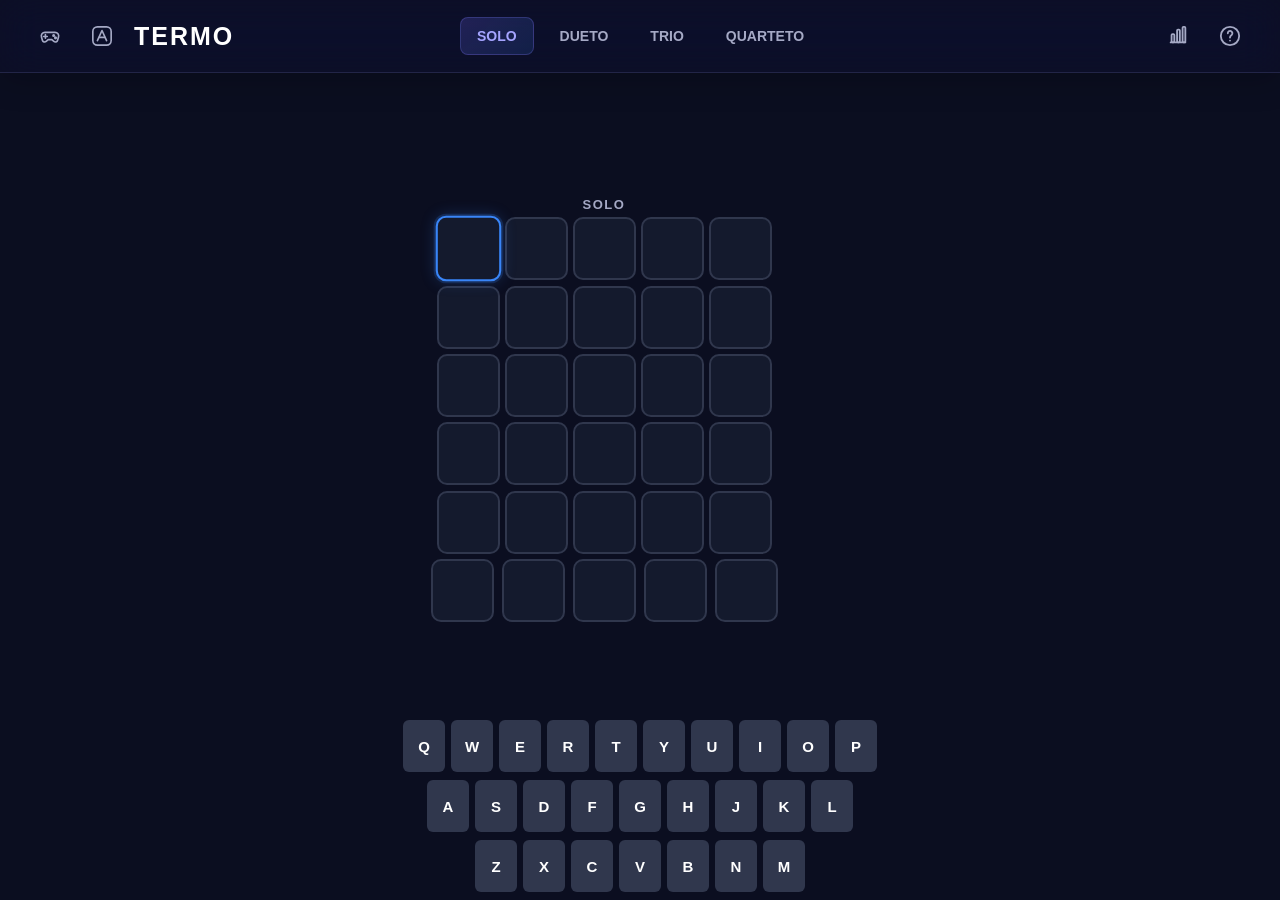
==== games/termo/index.html @ cb2bcf01 "Improving general" ====
<!DOCTYPE html>
<html lang="pt-BR">

<head>
    <meta charset="UTF-8">
    <meta name="viewport" content="width=device-width, initial-scale=1.0">
    <title>Termo Infinito</title>
    <link rel="stylesheet" href="css/style.css">
</head>

<body>

    <header class="site-header">
        <nav class="navbar">

            <!-- ESQUERDA -->
            <div class="header-left">

                <!-- VOLTAR PARA OS JOGOS -->
                <a href="../../index.html"
                   class="icon-button"
                   title="Voltar aos jogos"
                   aria-label="Voltar para a página inicial">

                    <svg viewBox="0 0 24 24" width="28" height="28"
                         fill="none" stroke="currentColor"
                         stroke-width="1.8" stroke-linecap="round"
                         stroke-linejoin="round">

                        <!-- Corpo do controle -->
                        <path d="M6.5 8h11a4 4 0 0 1 3.8 5.2l-1 3.5a2.5 2.5 0 0 1-4.1 1.2L14 16H10l-2.2 1.9a2.5 2.5 0 0 1-4.1-1.2l-1-3.5A4 4 0 0 1 6.5 8Z"/>

                        <!-- Direcional -->
                        <path d="M7 10.5v4"/>
                        <path d="M5 12.5h4"/>

                        <!-- Botões -->
                        <circle cx="16" cy="11.5" r="0.8" fill="currentColor"/>
                        <circle cx="18" cy="14" r="0.8" fill="currentColor"/>

                    </svg>

                </a>

                <!-- ÍCONE A -->
                <button class="icon-button" title="Controles">

                    <svg viewBox="0 0 24 24" width="32" height="32"
                         fill="none" stroke="currentColor"
                         stroke-width="1.8" stroke-linecap="round"
                         stroke-linejoin="round">

                        <rect x="2" y="2" width="20" height="20" rx="5"/>
                        <path d="M7 17 L12 6 L17 17"/>
                        <path d="M9 13.5 H15"/>

                    </svg>

                </button>

                <a href="#" class="logo">TERMO</a>

            </div>

            <!-- CENTRO -->
            <div class="nav-links">
                <button class="mode-button active" data-mode="solo">SOLO</button>
                <button class="mode-button" data-mode="dueto">DUETO</button>
                <button class="mode-button" data-mode="trio">TRIO</button>
                <button class="mode-button" data-mode="quarteto">QUARTETO</button>
            </div>

            <!-- DIREITA -->
            <div class="header-actions">

                <!-- ESTATÍSTICAS -->
                <button class="icon-button" title="Estatísticas">

                    <svg viewBox="0 0 24 24" width="22" height="22"
                         fill="none" stroke="currentColor"
                         stroke-width="2" stroke-linecap="round"
                         stroke-linejoin="round">

                        <line x1="4" y1="19" x2="20" y2="19"/>
                        <rect x="5" y="10" width="3" height="9" rx="1"/>
                        <rect x="11" y="5" width="3" height="14" rx="1"/>
                        <rect x="17" y="2" width="3" height="17" rx="1"/>

                    </svg>

                </button>

                <!-- COMO JOGAR -->
                <button class="icon-button"
                        id="btn-como-jogar"
                        title="Como jogar">

                    <svg viewBox="0 0 24 24" width="22" height="22"
                         fill="none" stroke="currentColor"
                         stroke-width="2" stroke-linecap="round"
                         stroke-linejoin="round">

                        <circle cx="12" cy="12" r="10"/>
                        <path d="M9.6 9a2.5 2.5 0 1 1 4.3 1.7c-1.1 1.1-1.9 1.4-1.9 3"/>
                        <line x1="12" y1="17" x2="12.01" y2="17"/>

                    </svg>

                </button>

            </div>

        </nav>
    </header>

    <!-- ÁREA DO JOGO -->
    <main id="tabuleiro">
        <div id="mensagem" class="mensagem"></div>
        <div class="container" id="game-board"></div>
        <div id="teclado" class="teclado"></div>
    </main>

    <!-- MODAL DE RESULTADO -->
    <div id="modal-resultado" class="modal-overlay">

        <div class="modal-conteudo">

            <button id="fechar-modal" class="modal-fechar" title="Fechar">
                &times;
            </button>

            <div id="modal-icone" class="modal-icone"></div>

            <h2 id="modal-titulo">Fim de jogo!</h2>

            <p id="modal-descricao"></p>

            <div id="respostas-jogo" class="respostas-jogo"></div>

            <button id="btn-jogar-novamente" class="btn-jogar-novamente">
                JOGAR NOVAMENTE
            </button>

        </div>

    </div>

    <script src="js/palavras.js"></script>
    <script src="js/dicionario.js"></script>
    <script src="js/script.js"></script>

</body>
</html>
---- games/termo/css/style.css ----
/* =========================================
   1. VARIÁVEIS E CONFIGURAÇÕES GERAIS
========================================= */

:root {
    --bg-primary: #0B0E20;
    --bg-header: rgba(15, 18, 42, 0.55);
    --bg-secondary: #141A2D;

    --border-color: rgba(160, 160, 255, 0.15);

    --text-primary: #FFFFFF;
    --text-secondary: #A5A9C5;

    --accent: #7772F1;
    --accent-blue: #3985F7;
    --accent-purple: #635BDB;
}

* {
    box-sizing: border-box;
}

body {
    background-color: var(--bg-primary);
    color: var(--text-primary);
    margin: 0;
    font-family: Arial, sans-serif;
}


/* =========================================
   2. HEADER
========================================= */

.site-header {
    background: var(--bg-header);

    backdrop-filter: blur(20px) saturate(160%);
    -webkit-backdrop-filter: blur(20px) saturate(160%);

    border-bottom: 1px solid var(--border-color);
    box-shadow: 0 8px 32px rgba(0, 0, 0, 0.20);

    position: sticky;
    top: 0;
    z-index: 100;
}

.navbar {
    display: grid;

    grid-template-columns: 1fr auto 1fr;

    align-items: center;

    max-width: 1400px;
    margin: auto;
    padding: 16px 30px;
}

/* =========================================
   LADO ESQUERDO
========================================= */

.header-left {
    display: flex;
    align-items: center;
    justify-content: flex-start;
    gap: 12px;
}

.logo {
    color: var(--text-primary);
    font-size: 25px;
    font-weight: bold;
    letter-spacing: 2px;
}

.icon-button {
    width: 42px;
    height: 42px;
}

.icon-button svg {
    width: 28px;
    height: 28px;
}

/* =========================================
   CENTRO - MODOS
========================================= */

.nav-links {
    display: flex;
    align-items: center;
    justify-content: center;
    gap: 10px;
}

/* =========================================
   LADO DIREITO
========================================= */

.header-actions {
    display: flex;
    align-items: center;
    justify-content: flex-end;
    gap: 8px;
}

.icon-button svg {
    display: block;
    width: 22px;
    height: 22px;
    flex-shrink: 0;
}

/* =========================================
   BOTÕES DE ÍCONE
========================================= */

.icon-button {
    display: flex;
    align-items: center;
    justify-content: center;

    width: 40px;
    height: 40px;

    background: transparent;
    border: 1px solid transparent;
    border-radius: 10px;

    color: var(--text-secondary);
    cursor: pointer;

    transition: all 0.3s ease;
}

.icon-button:hover {
    background: rgba(99, 91, 219, 0.15);
    border-color: rgba(130, 125, 255, 0.25);
    color: #A5A4FF;
}

/* =========================================
   BOTÕES DOS MODOS
========================================= */

.mode-button {
    background: transparent;
    border: 1px solid transparent;
    border-radius: 8px;

    color: var(--text-secondary);
    font-size: 14px;
    font-weight: 600;

    padding: 10px 16px;
    cursor: pointer;

    transition: all 0.3s ease;
}

.mode-button:hover {
    background: rgba(255, 255, 255, 0.06);
    color: var(--text-primary);
}

.mode-button.active {
    background: linear-gradient(
        135deg,
        rgba(99, 91, 219, 0.25),
        rgba(57, 133, 247, 0.15)
    );

    color: #A5A4FF;
    border-color: rgba(130, 125, 255, 0.25);
}


/* =========================================
   3. LINKS E LOGO
========================================= */

a {
    text-decoration: none;
    color: inherit;
}

.menu-icon {
    display: flex;
    align-items: center;
    justify-content: center;

    color: var(--text-secondary);
    transition: color 0.3s ease;
}

.menu-icon:hover {
    color: var(--accent-blue);
    filter: drop-shadow(0 0 8px rgba(57, 133, 247, 0.5));
}

.logo {
    color: var(--text-primary);
    font-size: 25px;
    font-weight: bold;
    letter-spacing: 2px;
}


/* =========================================
   4. NAVEGAÇÃO DOS MODOS
========================================= */

.nav-links {
    display: flex;
    align-items: center;
    gap: 10px;
}

.mode-button {
    background: transparent;
    border: none;
    border-radius: 8px;

    color: var(--text-secondary);
    font-size: 14px;
    font-weight: 600;

    padding: 10px 16px;
    cursor: pointer;

    transition: all 0.3s ease;
}

.mode-button:hover {
    background: rgba(255, 255, 255, 0.06);
    color: var(--text-primary);
}

.mode-button.active {
    background: linear-gradient(
        135deg,
        rgba(99, 91, 219, 0.25),
        rgba(57, 133, 247, 0.15)
    );

    color: #A5A4FF;
    border: 1px solid rgba(130, 125, 255, 0.25);
}


/* =========================================
   5. AÇÕES DO HEADER
========================================= */

.header-actions {
    display: flex;
    align-items: center;
    gap: 12px;
}

.icon-button {
    display: flex;
    align-items: center;
    justify-content: center;

    width: 40px;
    height: 40px;

    background: transparent;
    border: 1px solid transparent;
    border-radius: 10px;

    color: var(--text-secondary);
    cursor: pointer;

    transition: all 0.3s ease;
}


.icon-button:hover {
    background: rgba(99, 91, 219, 0.15);
    border-color: rgba(130, 125, 255, 0.25);
    color: #A5A4FF;
}


/* =========================================
   6. TÍTULO DO JOGO
========================================= */

.title {
    padding: 35px 0 25px;

    font-size: 32px;
    font-weight: bold;
    text-align: center;
    letter-spacing: 3px;
}


/* =========================================
   7. TABULEIRO
========================================= */

.container {
    display: flex;
    flex-direction: column;
    align-items: center;
    gap: 8px;

    padding: 10px 15px 30px;
}

.cards-1,
.cards-2,
.cards-3,
.cards-4,
.cards-5 {
    display: flex;
    justify-content: center;
    gap: 8px;
}


/* =========================================
   8. CÉLULAS DAS LETRAS
========================================= */

input {
    width: 65px;
    aspect-ratio: 1 / 1;

    background: var(--bg-secondary);
    border: 2px solid #30374D;
    border-radius: 10px;

    color: var(--text-primary);

    text-align: center;
    font-family: Arial, sans-serif;
    font-size: 28px;
    font-weight: bold;
    text-transform: uppercase;

    outline: none;

    transition:
        border-color 0.3s ease,
        background-color 0.5s ease,
        transform 0.5s ease;
}

input:focus {
    border-color: var(--accent-blue);
    box-shadow: 0 0 10px rgba(57, 133, 247, 0.20);
}

input:hover {
    border-color: #68738B;
}

/* ANIMAÇÃO DE REVELAÇÃO HORIZONTAL */

@keyframes revelarLetra {
    0% {
        transform: rotateY(0deg);
    }

    50% {
        transform: rotateY(90deg);
    }

    100% {
        transform: rotateY(0deg);
    }
}

input.revelar {
    animation: revelarLetra 0.6s ease;
}

/* =========================================
   9. RESPONSIVIDADE
========================================= */

@media (max-width: 768px) {

    .navbar {
        padding: 14px 16px;
        gap: 8px;
    }

    .logo {
        font-size: 20px;
    }

    .header-left {
        gap: 6px;
    }

    .nav-links {
        gap: 2px;
    }

    .mode-button {
        font-size: 12px;
        padding: 8px;
    }

    .header-actions {
        gap: 4px;
    }

    .icon-button {
        width: 34px;
        height: 34px;
    }
}

@media (max-width: 480px) {

    .navbar {
        grid-template-columns: 1fr auto;
        row-gap: 12px;
    }

    .header-left {
        grid-column: 1;
        grid-row: 1;
    }

    .header-actions {
        grid-column: 2;
        grid-row: 1;
    }

    .nav-links {
        grid-column: 1 / -1;
        grid-row: 2;
        width: 100%;
    }

    .mode-button {
        flex: 1;
    }
}


/* =========================================
   10. CORES DAS LETRAS
========================================= */

input.correct {
    background-color: #538D4E;
    border-color: #538D4E;
    color: #FFFFFF;
}

input.present {
    background-color: #B59F3B;
    border-color: #B59F3B;
    color: #FFFFFF;
}

input.absent {
    background-color: #3A3A3C;
    border-color: #3A3A3C;
    color: #FFFFFF;
}

/* MENSAGENS DO JOGO */

.mensagem {
    min-height: 25px;
    margin: 15px 0;
    text-align: center;
    font-size: 15px;
    font-weight: bold;
    color: #FFFFFF;
    transition: 0.3s;
}

.mensagem.sucesso {
    color: #538D4E;
}

.mensagem.erro {
    color: #E05B5B;
}

.mensagem.aviso {
    color: #B59F3B;
}

/* =========================================
   11. TECLADO VIRTUAL
========================================= */

.teclado {
    display: flex;
    flex-direction: column;
    align-items: center;
    gap: 8px;
    margin: 20px auto 30px;
    padding: 0 10px;
}

.linha-teclado {
    display: flex;
    justify-content: center;
    gap: 6px;
}

.tecla {
    width: 42px;
    height: 52px;

    display: flex;
    align-items: center;
    justify-content: center;

    background: #30374D;
    border: none;
    border-radius: 6px;

    color: #FFFFFF;
    font-size: 15px;
    font-weight: bold;

    transition: background-color 0.4s ease,
                transform 0.2s ease;
}

.tecla.correct {
    background-color: #538D4E;
}

.tecla.present {
    background-color: #B59F3B;
}

.tecla.absent {
    background-color: #3A3A3C;
}

@media (max-width: 480px) {
    .linha-teclado {
        gap: 4px;
    }

    .tecla {
        width: min(8.5vw, 35px);
        height: 45px;
        font-size: 12px;
    }
}


/* =========================================
   12. AJUSTE DO JOGO À ALTURA DA TELA
========================================= */

html {
    height: 100%;
}

body {
    height: 100vh;
    height: 100dvh;

    display: flex;
    flex-direction: column;

    overflow: hidden;
}

/* Header não deve diminuir */
.site-header {
    flex-shrink: 0;
}

/* Área disponível para o jogo */
#tabuleiro {
    flex: 1;
    min-height: 0;

    display: flex;
    flex-direction: column;
    align-items: center;
    justify-content: space-evenly;

    overflow: hidden;

    padding: 4px 0;
}

/* Mensagens */
.mensagem {
    flex-shrink: 0;
    margin: 2px 0;
    min-height: 22px;
}

/* Tabuleiro */
.container {
    flex-shrink: 1;
    min-height: 0;

    display: flex;
    flex-direction: column;
    align-items: center;

    gap: clamp(4px, 1vh, 8px);

    padding: 0;
}

/* Linhas */
.cards-1,
.cards-2,
.cards-3,
.cards-4,
.cards-5 {
    display: flex;
    justify-content: center;
    gap: clamp(4px, 1vw, 8px);
}

/* Células */
#game-board input {
    width: clamp(38px, min(13vw, 7.5vh), 65px);
    aspect-ratio: 1 / 1;

    padding: 0;
    font-size: clamp(19px, 4vh, 28px);
}

/* Teclado virtual */
.teclado {
    flex-shrink: 0;

    display: flex;
    flex-direction: column;
    align-items: center;

    gap: clamp(5px, 1vh, 8px);

    margin: 4px auto;
    padding: 0 5px;
}

.linha-teclado {
    display: flex;
    justify-content: center;
    gap: clamp(3px, 0.8vw, 6px);
}

.tecla {
    width: clamp(25px, min(4.5vw, 5.5vh), 42px);
    height: clamp(34px, 5.8vh, 52px);

    font-size: clamp(11px, 2vh, 15px);
}

/* =========================================
   13. TELAS PEQUENAS
========================================= */

@media (max-width: 480px) {

    .navbar {
        padding: 10px 12px;
    }

    .header-left {
        gap: 4px;
    }

    .logo {
        font-size: 18px;
    }

    .header-left .icon-button {
        width: 34px;
        height: 38px;
    }

    .header-left .icon-button svg {
        width: 25px;
        height: 25px;
    }

    .header-actions .icon-button {
        width: 32px;
        height: 38px;
    }

    .nav-links {
        gap: 3px;
    }

    .mode-button {
        padding: 7px 8px;
        font-size: 11px;
    }

    #game-board input {
        width: clamp(38px, min(13vw, 7vh), 58px);
        border-radius: 8px;
    }

    .tecla {
        width: clamp(25px, min(8.5vw, 5.5vh), 35px);
        height: clamp(34px, 5.5vh, 45px);
        font-size: 12px;
    }

}

/* Celular na horizontal ou telas com pouca altura */
@media (max-height: 600px) {

    #tabuleiro {
        justify-content: space-around;
    }

    #game-board input {
        width: clamp(32px, min(10vw, 6vh), 48px);
    }

    .teclado {
        gap: 3px;
        margin: 2px auto;
    }

    .linha-teclado {
        gap: 3px;
    }

    .tecla {
        height: clamp(27px, 5vh, 36px);
    }

    .mensagem {
        min-height: 16px;
        font-size: 12px;
        margin: 0;
    }

}


/* =========================================
   14. MÚLTIPLOS TABULEIROS
========================================= */


/* =========================================
   14. MÚLTIPLOS TABULEIROS
========================================= */

#game-board {
    width: 100%;
    max-width: 1200px;
    margin: auto;

    display: grid;
    grid-template-columns: minmax(0, 1fr);

    align-content: center;
    justify-items: center;
    align-items: center;

    gap: clamp(12px, 2vh, 22px);
    padding: 8px 12px;
}

/* Cada tabuleiro */
.tabuleiro-individual {
    width: 100%;
    min-width: 0;

    display: flex;
    flex-direction: column;
    align-items: center;

    gap: clamp(3px, 0.6vh, 6px);
}

/* Título */
.titulo-tabuleiro {
    color: var(--text-secondary);
    font-size: clamp(10px, 1.6vh, 13px);
    font-weight: bold;
    letter-spacing: 1.5px;
    text-align: center;
}

/* SOLO */
#game-board[data-quantidade="1"] {
    grid-template-columns: minmax(0, 1fr);
}

#game-board[data-quantidade="1"] .tabuleiro-individual {
    max-width: 400px;
}

/* DUETO */
#game-board[data-quantidade="2"] {
    grid-template-columns: repeat(2, minmax(0, 1fr));
}

/* TRIO */
#game-board[data-quantidade="3"] {
    grid-template-columns: repeat(2, minmax(0, 1fr));
}

#game-board[data-quantidade="3"] .tabuleiro-individual:nth-child(3) {
    grid-column: 1 / -1;
    width: 50%;
}

/* QUARTETO */
#game-board[data-quantidade="4"] {
    grid-template-columns: repeat(2, minmax(0, 1fr));
}

/* Células dos modos múltiplos */
#game-board[data-quantidade="2"] input,
#game-board[data-quantidade="3"] input,
#game-board[data-quantidade="4"] input {
    width: clamp(22px, min(5vw, 5.5vh), 46px);
    font-size: clamp(13px, 2.5vh, 20px);
    border-radius: 6px;
}

/* Espaçamento das linhas */
#game-board .cards-1,
#game-board .cards-2,
#game-board .cards-3,
#game-board .cards-4,
#game-board .cards-5 {
    gap: clamp(2px, 0.5vw, 5px);
}

/* Tabuleiros concluídos */
.tabuleiro-individual {
    transition: opacity 0.3s ease;
}

/* Responsividade */
@media (max-width: 600px) {
    #game-board[data-quantidade="2"],
    #game-board[data-quantidade="3"],
    #game-board[data-quantidade="4"] {
        gap: 10px 5px;
        padding: 4px;
    }

    #game-board[data-quantidade="2"] input,
    #game-board[data-quantidade="3"] input,
    #game-board[data-quantidade="4"] input {
        width: clamp(20px, min(5.5vw, 5vh), 34px);
        font-size: clamp(12px, 2.2vh, 16px);
    }

    #game-board[data-quantidade="3"] .tabuleiro-individual:nth-child(3) {
        width: 50%;
    }

    .titulo-tabuleiro {
        font-size: 10px;
        letter-spacing: 1px;
    }
}

@media (max-width: 380px) {
    #game-board[data-quantidade="2"],
    #game-board[data-quantidade="3"],
    #game-board[data-quantidade="4"] {
        grid-template-columns: minmax(0, 1fr);
    }

    #game-board[data-quantidade="3"] .tabuleiro-individual:nth-child(3) {
        grid-column: auto;
        width: 100%;
    }
}

@media (max-height: 600px) {
    #game-board {
        gap: 5px;
    }

    .titulo-tabuleiro {
        font-size: 9px;
    }

    #game-board[data-quantidade="2"] input,
    #game-board[data-quantidade="3"] input,
    #game-board[data-quantidade="4"] input {
        width: clamp(19px, min(4vw, 4.5vh), 32px);
    }
}


/* =========================================
   15. RESPONSIVIDADE DOS MODOS
========================================= */

@media (max-width: 600px) {

    #game-board {
        gap: 10px 5px;
        padding: 4px;
    }

    #game-board[data-quantidade="2"] input,
    #game-board[data-quantidade="3"] input,
    #game-board[data-quantidade="4"] input {
        width: clamp(20px, min(5.5vw, 5vh), 34px);
        font-size: clamp(12px, 2.2vh, 16px);
    }

    #game-board[data-quantidade="3"]
    .tabuleiro-individual:nth-child(3) {
        width: calc(50% - 3px);
    }

    .titulo-tabuleiro {
        font-size: 10px;
        letter-spacing: 1px;
    }

}

@media (max-height: 600px) {

    #game-board {
        gap: 5px;
    }

    .titulo-tabuleiro {
        font-size: 9px;
    }

    #game-board[data-quantidade="2"] input,
    #game-board[data-quantidade="3"] input,
    #game-board[data-quantidade="4"] input {
        width: clamp(19px, min(4vw, 4.5vh), 32px);
    }

}


/* =========================================
   16. SELEÇÃO DAS CÉLULAS
========================================= */

/* Remove o cursor vertical piscando */
#game-board input {
    caret-color: transparent;
    user-select: none;
    -webkit-user-select: none;
}

/* Destaque elegante da célula selecionada */
#game-board input:focus {
    outline: none;
    border-color: var(--accent-blue);
    box-shadow:
        0 0 0 2px rgba(57, 133, 247, 0.18),
        0 0 14px rgba(57, 133, 247, 0.25);

    transform: scale(1.04);
}

/* Não destacar células bloqueadas */
#game-board input:disabled {
    cursor: default;
}

/* =========================================
   17. MODAL DE RESULTADO
========================================= */

.modal-overlay {
    position: fixed;
    inset: 0;
    z-index: 1000;

    display: flex;
    align-items: center;
    justify-content: center;

    padding: 20px;

    background: rgba(3, 5, 18, 0.78);
    backdrop-filter: blur(12px);
    -webkit-backdrop-filter: blur(12px);

    opacity: 0;
    visibility: hidden;
    pointer-events: none;

    transition: opacity 0.3s ease, visibility 0.3s ease;
}

.modal-overlay.visivel {
    opacity: 1;
    visibility: visible;
    pointer-events: auto;
}

.modal-conteudo {
    position: relative;

    width: min(100%, 430px);
    max-height: 85vh;
    overflow-y: auto;

    padding: 32px 25px;

    background: linear-gradient(
        145deg,
        #191F39,
        #10152B
    );

    border: 1px solid rgba(160, 160, 255, 0.2);
    border-radius: 20px;

    box-shadow: 0 25px 80px rgba(0, 0, 0, 0.5);

    text-align: center;

    transform: translateY(18px) scale(0.97);
    transition: transform 0.3s ease;
}

.modal-overlay.visivel .modal-conteudo {
    transform: translateY(0) scale(1);
}

.modal-fechar {
    position: absolute;
    top: 12px;
    right: 15px;

    width: 34px;
    height: 34px;

    border: none;
    border-radius: 8px;

    background: transparent;
    color: var(--text-secondary);

    font-size: 27px;
    cursor: pointer;

    transition: 0.2s ease;
}

.modal-fechar:hover {
    background: rgba(255, 255, 255, 0.08);
    color: white;
}

.modal-icone {
    font-size: 42px;
    margin-bottom: 10px;
}

.modal-conteudo h2 {
    margin: 0 0 8px;
    font-size: 25px;
}

.modal-conteudo p {
    margin: 0 0 22px;
    color: var(--text-secondary);
    font-size: 14px;
}

.respostas-jogo {
    display: grid;
    grid-template-columns: repeat(2, minmax(0, 1fr));
    gap: 12px;
    margin-bottom: 24px;
    justify-items: stretch;
}

/* Quando houver apenas 1 resposta */
.respostas-jogo.quantidade-1 .resposta-item {
    grid-column: 1 / -1;
    justify-self: center;
    width: 50%;
}

/* Quando houver 2 respostas */
.respostas-jogo.quantidade-2 .resposta-item {
    width: 100%;
}

/* Quando houver 3 respostas: terceira centralizada embaixo */
.respostas-jogo.quantidade-3 .resposta-item:nth-child(3) {
    grid-column: 1 / -1;
    justify-self: center;
    width: 50%;
}

/* Quando houver 4 respostas: duas linhas com dois cards */
.respostas-jogo.quantidade-4 .resposta-item {
    width: 100%;
}

.resposta-item {
    padding: 12px 8px;

    background: rgba(255, 255, 255, 0.04);
    border: 1px solid var(--border-color);
    border-radius: 12px;
}

.resposta-item.acertou {
    border-color: rgba(83, 141, 78, 0.55);
    background: rgba(83, 141, 78, 0.12);
}

.resposta-item.nao-acertou {
    border-color: rgba(224, 91, 91, 0.35);
}

.resposta-numero {
    display: block;
    margin-bottom: 6px;

    color: var(--text-secondary);
    font-size: 10px;
    font-weight: bold;
    letter-spacing: 1px;
}

.resposta-palavra {
    display: block;
    font-size: 20px;
    font-weight: bold;
    letter-spacing: 2px;
}

.resposta-status {
    display: block;
    margin-top: 5px;
    font-size: 11px;
    color: var(--text-secondary);
}

.resposta-item.acertou .resposta-status {
    color: #85C77D;
}

.btn-jogar-novamente {
    width: 100%;
    padding: 14px;

    border: none;
    border-radius: 10px;

    background: linear-gradient(135deg, #635BDB, #3985F7);
    color: white;

    font-size: 13px;
    font-weight: bold;
    letter-spacing: 1px;

    cursor: pointer;
    transition: transform 0.2s ease, filter 0.2s ease;
}

.btn-jogar-novamente:hover {
    transform: translateY(-2px);
    filter: brightness(1.12);
}

/* =========================================
   18. AUMENTO DOS CARDS
========================================= */

/* Solo */
#game-board[data-quantidade="1"] input {
    width: clamp(48px, min(7vw, 7vh), 68px);
    font-size: clamp(23px, 4vh, 30px);
}

/* Dueto, Trio e Quarteto */
#game-board[data-quantidade="2"] input,
#game-board[data-quantidade="3"] input,
#game-board[data-quantidade="4"] input {
    width: clamp(30px, min(6vw, 6vh), 58px);
    font-size: clamp(17px, 3vh, 25px);
    border-radius: 8px;
}

/* Melhor aproveitamento do espaço */
#game-board[data-quantidade="2"],
#game-board[data-quantidade="3"],
#game-board[data-quantidade="4"] {
    width: min(100%, 1200px);
    column-gap: clamp(12px, 2vw, 28px);
    row-gap: clamp(12px, 2vh, 22px);
}

@media (max-width: 600px) {

    #game-board[data-quantidade="2"] input,
    #game-board[data-quantidade="3"] input,
    #game-board[data-quantidade="4"] input {
        width: clamp(27px, min(7vw, 5.5vh), 42px);
        font-size: clamp(14px, 2.5vh, 19px);
    }

    .modal-conteudo {
        padding: 28px 18px;
    }

}

@media (max-height: 600px) {

    #game-board[data-quantidade="2"] input,
    #game-board[data-quantidade="3"] input,
    #game-board[data-quantidade="4"] input {
        width: clamp(25px, min(5vw, 5vh), 38px);
    }

}


/* ==========================================
   TABULEIROS LADO A LADO
========================================== */

#game-board.container {
    display: grid;
    grid-template-columns: repeat(4, max-content);
    justify-content: center;
    align-items: start;
    gap: 24px;

    width: 100%;
    max-width: 100%;
    overflow-x: auto;
}

/* Cada tabuleiro individual */
.tabuleiro-individual {
    flex-shrink: 0;
    width: max-content;
}

/* Evita que os tabuleiros sejam comprimidos */
.tabuleiro-individual .cards-1,
.tabuleiro-individual .cards-2,
.tabuleiro-individual .cards-3,
.tabuleiro-individual .cards-4,
.tabuleiro-individual .cards-5,
.tabuleiro-individual .cards-6,
.tabuleiro-individual .cards-7,
.tabuleiro-individual .cards-8,
.tabuleiro-individual .cards-9 {
    display: flex;
    justify-content: center;
    gap: 8px;
}
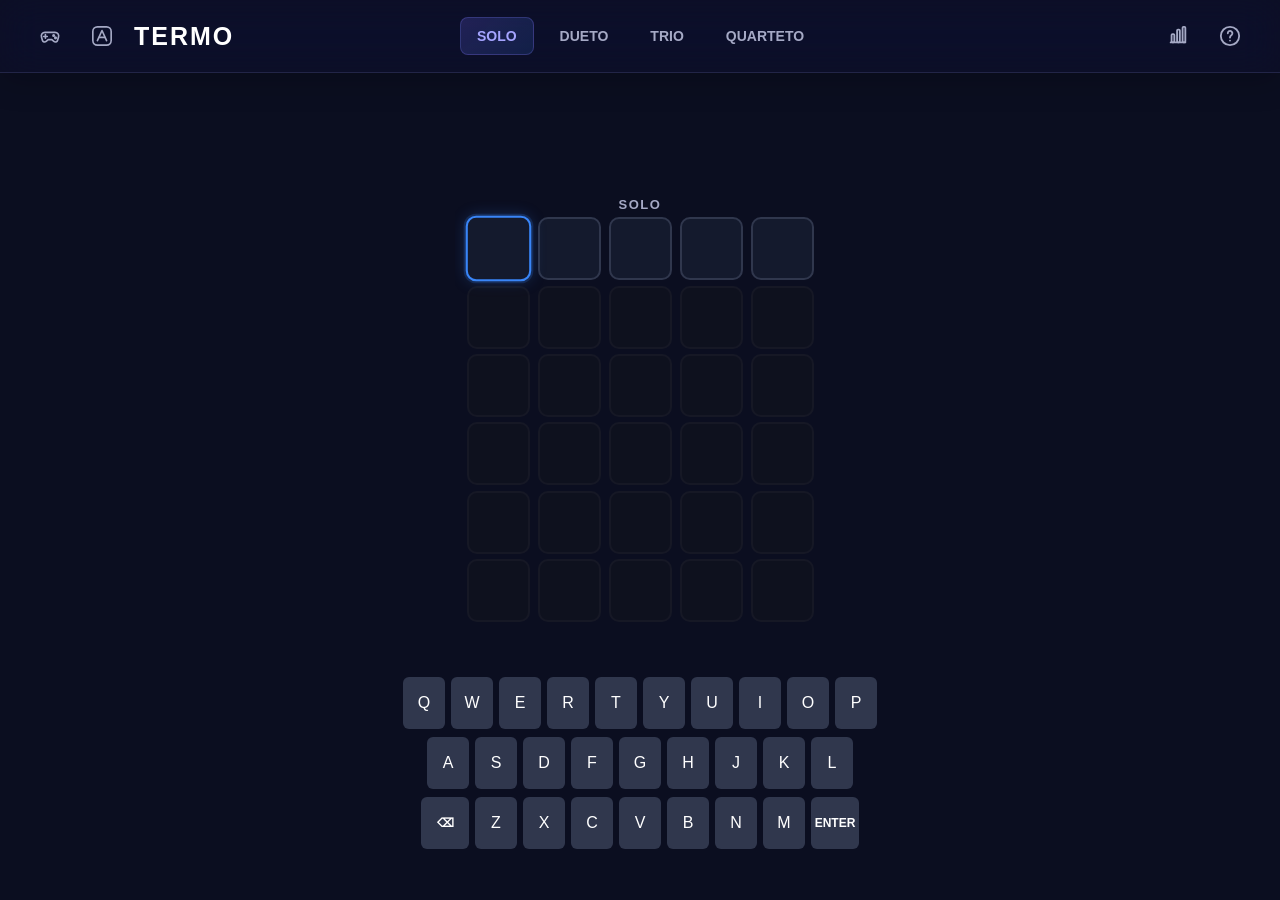
==== commit 34967841: "Termo with new functions" ====
--- a/games/termo/index.html
+++ b/games/termo/index.html
@@ -75,7 +75,7 @@
             <div class="header-actions">
 
                 <!-- ESTATÍSTICAS -->
-                <button class="icon-button" title="Estatísticas">
+                <button class="icon-button" id="btn-estatisticas" title="Estatísticas">
 
                     <svg viewBox="0 0 24 24" width="22" height="22"
                          fill="none" stroke="currentColor"
@@ -146,6 +146,121 @@
 
     </div>
 
+    <!-- Pop-Up de aviso de palavra não aceitavél -->
+    <div id="aviso-popup" class="aviso-popup">
+        <span class="aviso-icone">!</span>
+        <span id="aviso-texto"></span>
+    </div>
+
+    <!-- MODAL DE ESTATÍSTICAS -->
+    <div class="modal-info-overlay" id="modal-estatisticas">
+        <div class="modal-info">
+            <div class="modal-info-header">
+                <div>
+                    <h2>ESTATÍSTICAS</h2>
+                    <p>Acompanhe seu desempenho no TERMO.</p>
+                </div>
+
+                <button class="fechar-modal-info" data-fechar-modal="modal-estatisticas">
+                    &times;
+                </button>
+            </div>
+
+            <div class="estatisticas-modos" id="estatisticas-modos">
+                <button class="estatistica-modo ativo" data-modo="solo">SOLO</button>
+                <button class="estatistica-modo" data-modo="dueto">DUETO</button>
+                <button class="estatistica-modo" data-modo="trio">TRIO</button>
+                <button class="estatistica-modo" data-modo="quarteto">QUARTETO</button>
+            </div>
+
+            <div id="conteudo-estatisticas"></div>
+        </div>
+    </div>
+
+    <!-- MODAL COMO JOGAR -->
+    <div class="modal-info-overlay" id="modal-como-jogar">
+        <div class="modal-info">
+            <div class="modal-info-header">
+                <div>
+                    <h2>COMO JOGAR</h2>
+                    <p>Aprenda as regras e descubra como jogar.</p>
+                </div>
+
+                <button class="fechar-modal-info" data-fechar-modal="modal-como-jogar">
+                    &times;
+                </button>
+            </div>
+
+            <div class="como-jogar-conteudo">
+
+                <section class="como-jogar-secao">
+                    <h3><span>01</span> O objetivo</h3>
+                    <p>
+                        Descubra a palavra secreta de cinco letras.
+                        Você precisa acertar a palavra dentro do número
+                        de tentativas disponíveis.
+                    </p>
+                </section>
+
+                <section class="como-jogar-secao">
+                    <h3><span>02</span> Escolha seu modo</h3>
+
+                    <div class="regras-modos">
+                        <div><strong>SOLO</strong><span>1 palavra · 6 tentativas</span></div>
+                        <div><strong>DUETO</strong><span>2 palavras · 7 tentativas</span></div>
+                        <div><strong>TRIO</strong><span>3 palavras · 8 tentativas</span></div>
+                        <div><strong>QUARTETO</strong><span>4 palavras · 9 tentativas</span></div>
+                    </div>
+
+                    <p>
+                        Nos modos com mais de uma palavra, cada tentativa
+                        é avaliada em todos os tabuleiros ao mesmo tempo.
+                    </p>
+                </section>
+
+                <section class="como-jogar-secao">
+                    <h3><span>03</span> Entenda as cores</h3>
+
+                    <div class="exemplos-cores">
+                        <div class="exemplo-cor">
+                            <span class="bloco-cor correto">A</span>
+                            <div>
+                                <strong>Verde</strong>
+                                <p>Letra correta na posição correta.</p>
+                            </div>
+                        </div>
+
+                        <div class="exemplo-cor">
+                            <span class="bloco-cor presente">A</span>
+                            <div>
+                                <strong>Amarelo</strong>
+                                <p>A letra existe, mas está em outra posição.</p>
+                            </div>
+                        </div>
+
+                        <div class="exemplo-cor">
+                            <span class="bloco-cor ausente">A</span>
+                            <div>
+                                <strong>Cinza</strong>
+                                <p>A letra não faz parte da palavra.</p>
+                            </div>
+                        </div>
+                    </div>
+                </section>
+
+                <section class="como-jogar-secao">
+                    <h3><span>04</span> Como digitar</h3>
+                    <p>
+                        Use o teclado do computador ou clique nas letras
+                        do teclado virtual. Pressione ENTER para confirmar
+                        sua tentativa e BACKSPACE para apagar uma letra.
+                    </p>
+                </section>
+
+            </div>
+        </div>
+    </div>
+
     <script src="js/palavras.js"></script>
     <script src="js/dicionario.js"></script>
     <script src="js/script.js"></script>
--- a/games/termo/css/style.css
+++ b/games/termo/css/style.css
@@ -1279,3 +1279,524 @@
     justify-content: center;
     gap: 8px;
 }
+
+
+/* ==========================================
+   ORGANIZAÇÃO DOS TABULEIROS
+========================================== */
+
+#game-board.container {
+    display: grid !important;
+
+    /* Uma coluna para cada tabuleiro */
+    grid-template-columns: repeat(
+        var(--quantidade-tabuleiros),
+        max-content
+    ) !important;
+
+    grid-auto-flow: column;
+    grid-auto-columns: max-content;
+
+    justify-content: center;
+    align-items: start;
+
+    gap: 24px;
+
+    width: max-content;
+    max-width: none;
+    margin: 0 auto;
+}
+
+/* Impede que os tabuleiros sejam comprimidos */
+#game-board .tabuleiro-individual {
+    width: max-content;
+    min-width: max-content;
+    flex-shrink: 0;
+}
+
+/* Todas as linhas dos tabuleiros */
+#game-board .tabuleiro-individual > div[class^="cards-"] {
+    display: flex;
+    flex-direction: row;
+    justify-content: center;
+    gap: 8px;
+    flex-wrap: nowrap;
+}
+
+/* Permite rolagem horizontal em telas menores */
+#tabuleiro {
+    overflow-x: auto;
+}
+
+
+
+/* ==========================================
+   ESTADO VISUAL DAS LINHAS
+========================================== */
+
+/* Linha que está recebendo a tentativa */
+#game-board .linha-ativa input {
+    opacity: 1;
+    filter: none;
+    transition: opacity 0.25s ease, filter 0.25s ease;
+}
+
+/* Linha ativa dos tabuleiros que não recebem digitação */
+#game-board .linha-ativa input:disabled {
+    opacity: 1;
+    cursor: default;
+}
+
+/* Linhas futuras: apagadas e bloqueadas */
+#game-board .linha-bloqueada input {
+    opacity: 0.25;
+    filter: grayscale(1);
+    cursor: not-allowed;
+    pointer-events: none;
+    transition: opacity 0.25s ease, filter 0.25s ease;
+}
+
+/* Linhas que já receberam tentativas */
+#game-board .linha-finalizada input {
+    opacity: 1;
+    cursor: default;
+}
+
+/* ==========================================
+   TECLADO VIRTUAL
+========================================== */
+
+.tecla {
+    border: none;
+    font: inherit;
+    cursor: pointer;
+    user-select: none;
+    -webkit-user-select: none;
+    transition: transform 0.12s ease, filter 0.12s ease;
+}
+
+.tecla:hover {
+    filter: brightness(1.2);
+}
+
+.tecla:active {
+    transform: scale(0.92);
+}
+
+.tecla-especial {
+    padding: 0 12px;
+    min-width: 48px;
+    font-size: 12px;
+    font-weight: 700;
+}
+
+/* Evita que o clique no teclado deixe um foco visual indesejado */
+.tecla:focus {
+    outline: none;
+}
+
+
+/* POP-UP DE AVISO */
+.aviso-popup {
+    position: fixed;
+    top: 85px;
+    left: 50%;
+    transform: translate(-50%, -15px);
+
+    display: flex;
+    align-items: center;
+    gap: 12px;
+
+    padding: 14px 20px;
+    background: #1A2035;
+    border: 1px solid rgba(255, 255, 255, 0.10);
+    border-radius: 12px;
+
+    color: #FFFFFF;
+    font-size: 14px;
+    font-weight: 500;
+
+    opacity: 0;
+    visibility: hidden;
+    pointer-events: none;
+
+    box-shadow: 0 8px 30px rgba(0, 0, 0, 0.35);
+    z-index: 9999;
+
+    transition: opacity 0.25s ease, 
+                transform 0.25s ease,
+                visibility 0.25s ease;
+}
+
+.aviso-popup.visivel {
+    opacity: 1;
+    visibility: visible;
+    transform: translate(-50%, 0);
+}
+
+.aviso-icone {
+    display: flex;
+    align-items: center;
+    justify-content: center;
+
+    width: 22px;
+    height: 22px;
+    min-width: 22px;
+
+    border-radius: 50%;
+    background: rgba(255, 180, 70, 0.15);
+    color: #FFB446;
+
+    font-size: 14px;
+    font-weight: 700;
+}
+
+/* ==========================================
+   MODAIS DE INFORMAÇÃO
+========================================== */
+
+.modal-info-overlay {
+    position: fixed;
+    inset: 0;
+    z-index: 10000;
+
+    display: flex;
+    align-items: center;
+    justify-content: center;
+
+    padding: 20px;
+
+    background: rgba(3, 6, 18, 0.82);
+    backdrop-filter: blur(8px);
+
+    opacity: 0;
+    visibility: hidden;
+    transition: opacity 0.25s ease, visibility 0.25s ease;
+}
+
+.modal-info-overlay.aberto {
+    opacity: 1;
+    visibility: visible;
+}
+
+.modal-info {
+    width: 100%;
+    max-width: 540px;
+    max-height: 85vh;
+    overflow-y: auto;
+
+    padding: 28px;
+
+    background: #141A2D;
+    border: 1px solid rgba(255, 255, 255, 0.09);
+    border-radius: 18px;
+
+    box-shadow: 0 20px 70px rgba(0, 0, 0, 0.45);
+
+    transform: translateY(12px);
+    transition: transform 0.25s ease;
+}
+
+.modal-info-overlay.aberto .modal-info {
+    transform: translateY(0);
+}
+
+.modal-info-header {
+    display: flex;
+    align-items: flex-start;
+    justify-content: space-between;
+    gap: 16px;
+    margin-bottom: 24px;
+}
+
+.modal-info-header h2 {
+    margin: 0;
+    color: #FFFFFF;
+    font-size: 19px;
+    letter-spacing: 1px;
+}
+
+.modal-info-header p {
+    margin: 7px 0 0;
+    color: #929BB4;
+    font-size: 13px;
+}
+
+.fechar-modal-info {
+    width: 34px;
+    height: 34px;
+    border: none;
+    border-radius: 9px;
+
+    background: rgba(255, 255, 255, 0.06);
+    color: #AAB3CA;
+
+    font-size: 25px;
+    cursor: pointer;
+    transition: 0.2s;
+}
+
+.fechar-modal-info:hover {
+    background: rgba(255, 255, 255, 0.12);
+    color: #FFFFFF;
+}
+
+/* ==========================================
+   COMO JOGAR
+========================================== */
+
+.como-jogar-conteudo {
+    display: flex;
+    flex-direction: column;
+    gap: 23px;
+}
+
+.como-jogar-secao h3 {
+    display: flex;
+    align-items: center;
+    gap: 10px;
+
+    margin: 0 0 10px;
+    color: #FFFFFF;
+    font-size: 15px;
+}
+
+.como-jogar-secao h3 span {
+    color: #3985F7;
+    font-size: 12px;
+    font-weight: 800;
+}
+
+.como-jogar-secao > p {
+    margin: 0;
+    color: #AAB3CA;
+    font-size: 13px;
+    line-height: 1.7;
+}
+
+.regras-modos {
+    display: grid;
+    grid-template-columns: repeat(2, 1fr);
+    gap: 9px;
+    margin: 14px 0;
+}
+
+.regras-modos div {
+    display: flex;
+    flex-direction: column;
+    gap: 5px;
+
+    padding: 12px;
+    background: rgba(255, 255, 255, 0.04);
+    border: 1px solid rgba(255, 255, 255, 0.06);
+    border-radius: 10px;
+}
+
+.regras-modos strong {
+    color: #FFFFFF;
+    font-size: 12px;
+}
+
+.regras-modos span {
+    color: #929BB4;
+    font-size: 11px;
+}
+
+.exemplos-cores {
+    display: flex;
+    flex-direction: column;
+    gap: 12px;
+    margin-top: 14px;
+}
+
+.exemplo-cor {
+    display: flex;
+    align-items: center;
+    gap: 12px;
+}
+
+.bloco-cor {
+    display: flex;
+    align-items: center;
+    justify-content: center;
+
+    width: 36px;
+    height: 36px;
+    border-radius: 7px;
+
+    color: #FFFFFF;
+    font-size: 16px;
+    font-weight: 700;
+}
+
+.bloco-cor.correto {
+    background: #38A169;
+}
+
+.bloco-cor.presente {
+    background: #D6A52B;
+}
+
+.bloco-cor.ausente {
+    background: #454B5D;
+}
+
+.exemplo-cor strong {
+    color: #FFFFFF;
+    font-size: 13px;
+}
+
+.exemplo-cor p {
+    margin: 3px 0 0;
+    color: #929BB4;
+    font-size: 12px;
+}
+
+/* ==========================================
+   ESTATÍSTICAS
+========================================== */
+
+.estatisticas-modos {
+    display: grid;
+    grid-template-columns: repeat(4, 1fr);
+    gap: 7px;
+    margin-bottom: 22px;
+}
+
+.estatistica-modo {
+    padding: 10px 5px;
+    border: 1px solid rgba(255, 255, 255, 0.07);
+    border-radius: 8px;
+
+    background: rgba(255, 255, 255, 0.04);
+    color: #929BB4;
+
+    font-size: 11px;
+    font-weight: 700;
+    cursor: pointer;
+    transition: 0.2s;
+}
+
+.estatistica-modo:hover {
+    background: rgba(57, 133, 247, 0.12);
+    color: #FFFFFF;
+}
+
+.estatistica-modo.ativo {
+    background: rgba(57, 133, 247, 0.16);
+    border-color: #3985F7;
+    color: #FFFFFF;
+}
+
+.estatisticas-resumo {
+    display: grid;
+    grid-template-columns: repeat(4, 1fr);
+    gap: 8px;
+}
+
+@media (max-width: 480px) {
+    .estatisticas-resumo {
+        grid-template-columns: repeat(2, 1fr);
+    }
+}
+
+.estatistica-card {
+    padding: 15px 8px;
+    text-align: center;
+
+    background: rgba(255, 255, 255, 0.04);
+    border: 1px solid rgba(255, 255, 255, 0.06);
+    border-radius: 11px;
+}
+
+.estatistica-valor {
+    display: block;
+    color: #FFFFFF;
+    font-size: 25px;
+    font-weight: 700;
+}
+
+.estatistica-legenda {
+    display: block;
+    margin-top: 6px;
+    color: #929BB4;
+    font-size: 10px;
+}
+
+.estatisticas-sequencias {
+    display: grid;
+    grid-template-columns: 1fr 1fr;
+    gap: 10px;
+    margin-top: 10px;
+}
+
+.estatisticas-sequencias .estatistica-card {
+    padding: 13px;
+}
+
+.estatisticas-distribuicao {
+    margin-top: 24px;
+}
+
+.estatisticas-distribuicao h3 {
+    margin: 0 0 15px;
+    color: #FFFFFF;
+    font-size: 14px;
+}
+
+.distribuicao-linha {
+    display: flex;
+    align-items: center;
+    gap: 10px;
+    margin: 9px 0;
+    color: #AAB3CA;
+    font-size: 12px;
+}
+
+.distribuicao-barra {
+    flex: 1;
+    height: 21px;
+    overflow: hidden;
+    border-radius: 5px;
+    background: rgba(255, 255, 255, 0.05);
+}
+
+.distribuicao-preenchimento {
+    display: flex;
+    align-items: center;
+    justify-content: flex-end;
+
+    height: 100%;
+    min-width: 0;
+    padding-right: 7px;
+
+    border-radius: 5px;
+    background: linear-gradient(90deg, #3985F7, #635BDB);
+
+    color: #FFFFFF;
+    font-size: 10px;
+    font-weight: 700;
+    transition: width 0.3s ease;
+}
+
+.estatisticas-vazio {
+    padding: 28px 10px;
+    text-align: center;
+    color: #929BB4;
+    font-size: 13px;
+}
+
+@media (max-width: 480px) {
+    .modal-info {
+        padding: 21px;
+    }
+
+    .estatistica-valor {
+        font-size: 21px;
+    }
+
+    .estatistica-legenda {
+        font-size: 9px;
+    }
+    
+}
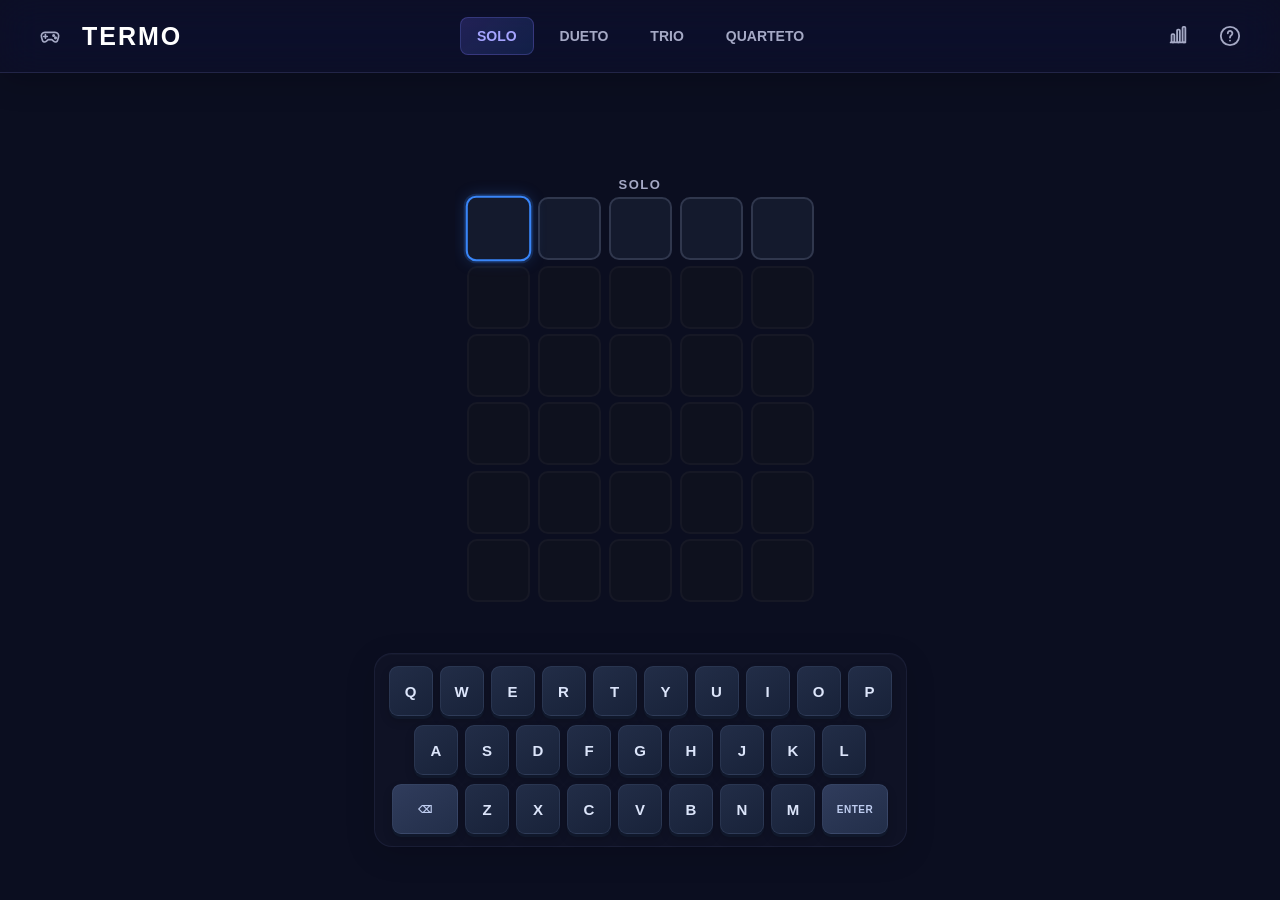
==== commit 4c2b00b5: "Finishing" ====
--- a/games/termo/index.html
+++ b/games/termo/index.html
@@ -5,7 +5,7 @@
 <head>
     <meta charset="UTF-8">
     <meta name="viewport" content="width=device-width, initial-scale=1.0">
-    <title>Termo Infinito</title>
+    <title>Termo</title>
     <link rel="stylesheet" href="css/style.css">
 </head>
 
@@ -38,29 +38,10 @@
                         <!-- Botões -->
                         <circle cx="16" cy="11.5" r="0.8" fill="currentColor"/>
                         <circle cx="18" cy="14" r="0.8" fill="currentColor"/>
-
                     </svg>
-
                 </a>
 
-                <!-- ÍCONE A -->
-                <button class="icon-button" title="Controles">
-
-                    <svg viewBox="0 0 24 24" width="32" height="32"
-                         fill="none" stroke="currentColor"
-                         stroke-width="1.8" stroke-linecap="round"
-                         stroke-linejoin="round">
-
-                        <rect x="2" y="2" width="20" height="20" rx="5"/>
-                        <path d="M7 17 L12 6 L17 17"/>
-                        <path d="M9 13.5 H15"/>
-
-                    </svg>
-
-                </button>
-
                 <a href="#" class="logo">TERMO</a>
-
             </div>
 
             <!-- CENTRO -->
--- a/games/termo/css/style.css
+++ b/games/termo/css/style.css
@@ -498,68 +498,186 @@
     color: #B59F3B;
 }
 
-/* =========================================
-   11. TECLADO VIRTUAL
-========================================= */
+/* ==========================================
+   TECLADO VIRTUAL - DESIGN MODERNO
+========================================== */
 
 .teclado {
     display: flex;
     flex-direction: column;
     align-items: center;
-    gap: 8px;
-    margin: 20px auto 30px;
-    padding: 0 10px;
+
+    gap: 9px;
+    margin: 10px auto 16px;
+    padding: 12px 14px;
+
+    background: rgba(20, 26, 45, 0.45);
+    border: 1px solid rgba(160, 160, 255, 0.08);
+    border-radius: 18px;
+
+    box-shadow:
+        0 8px 30px rgba(0, 0, 0, 0.15),
+        inset 0 1px 0 rgba(255, 255, 255, 0.025);
 }
 
 .linha-teclado {
     display: flex;
     justify-content: center;
-    gap: 6px;
-}
+    gap: 7px;
+}
+
+/* TECLAS */
 
 .tecla {
-    width: 42px;
-    height: 52px;
+    width: clamp(27px, min(4.5vw, 5.5vh), 44px);
+    height: clamp(36px, 5.8vh, 50px);
 
     display: flex;
     align-items: center;
     justify-content: center;
 
-    background: #30374D;
-    border: none;
-    border-radius: 6px;
-
+    background: linear-gradient(
+        145deg,
+        #222D47,
+        #182239
+    );
+
+    border: 1px solid rgba(150, 170, 220, 0.12);
+    border-radius: 9px;
+
+    color: #DCE5FA;
+    font-family: inherit;
+    font-size: clamp(11px, 2vh, 15px);
+    font-weight: 700;
+
+    cursor: pointer;
+    user-select: none;
+    -webkit-user-select: none;
+
+    box-shadow:
+        0 3px 0 #10182B,
+        0 5px 10px rgba(0, 0, 0, 0.18);
+
+    transition:
+        background 0.2s ease,
+        border-color 0.2s ease,
+        box-shadow 0.2s ease,
+        transform 0.12s ease,
+        color 0.2s ease;
+}
+
+/* EFEITO AO PASSAR O MOUSE */
+
+.tecla:hover {
+    background: #293958;
+    border-color: rgba(57, 133, 247, 0.45);
     color: #FFFFFF;
-    font-size: 15px;
-    font-weight: bold;
-
-    transition: background-color 0.4s ease,
-                transform 0.2s ease;
-}
+
+    box-shadow:
+        0 0 12px rgba(57, 133, 247, 0.16),
+        0 3px 0 #10182B;
+
+    transform: translateY(-2px);
+}
+
+/* EFEITO AO PRESSIONAR */
+
+.tecla:active {
+    transform: translateY(2px);
+
+    box-shadow:
+        0 0 8px rgba(57, 133, 247, 0.15);
+}
+
+.tecla:focus {
+    outline: none;
+}
+
+/* TECLA CORRETA */
+
+/* TECLA CORRETA */
 
 .tecla.correct {
-    background-color: #538D4E;
-}
+    background: linear-gradient(145deg, #538D4E, #367A43);
+    border-color: #75B96D;
+    color: #FFFFFF;
+
+    box-shadow:
+        0 0 12px rgba(83, 141, 78, 0.40),
+        0 3px 0 #285C32;
+}
+
+/* TECLA PRESENTE */
+
+/* TECLA PRESENTE */
 
 .tecla.present {
-    background-color: #B59F3B;
-}
+    background: linear-gradient(145deg, #B59F3B, #927D27);
+    border-color: #D6BD55;
+    color: #FFFFFF;
+
+    box-shadow:
+        0 0 12px rgba(181, 159, 59, 0.35),
+        0 3px 0 #6E5D1D;
+}
+
+/* TECLA AUSENTE */
 
 .tecla.absent {
-    background-color: #3A3A3C;
-}
+    background: #202638;
+    border-color: rgba(255, 255, 255, 0.035);
+    color: #69738A;
+
+    box-shadow:
+        0 2px 0 #111827;
+}
+
+/* TECLAS ESPECIAIS */
+
+.tecla-especial {
+    min-width: 66px;
+    width: auto;
+    padding: 0 12px;
+
+    background: linear-gradient(
+        145deg,
+        #303C5C,
+        #222E49
+    );
+
+    color: #BFCDF0;
+    font-size: 10px;
+    letter-spacing: 0.5px;
+}
+
+/* RESPONSIVIDADE */
 
 @media (max-width: 480px) {
+    .teclado {
+        gap: 7px;
+        padding: 9px 5px;
+        border-radius: 13px;
+    }
+
     .linha-teclado {
         gap: 4px;
     }
 
     .tecla {
-        width: min(8.5vw, 35px);
-        height: 45px;
+        width: min(8.5vw, 36px);
+        height: 43px;
+        border-radius: 7px;
         font-size: 12px;
     }
-}
+
+    .tecla-especial {
+        min-width: 48px;
+        width: auto;
+        padding: 0 7px;
+        font-size: 9px;
+    }
+}
+
 
 
 /* =========================================
@@ -641,31 +759,10 @@
     font-size: clamp(19px, 4vh, 28px);
 }
 
-/* Teclado virtual */
-.teclado {
-    flex-shrink: 0;
-
-    display: flex;
-    flex-direction: column;
-    align-items: center;
-
-    gap: clamp(5px, 1vh, 8px);
-
-    margin: 4px auto;
-    padding: 0 5px;
-}
-
 .linha-teclado {
     display: flex;
     justify-content: center;
     gap: clamp(3px, 0.8vw, 6px);
-}
-
-.tecla {
-    width: clamp(25px, min(4.5vw, 5.5vh), 42px);
-    height: clamp(34px, 5.8vh, 52px);
-
-    font-size: clamp(11px, 2vh, 15px);
 }
 
 /* =========================================
@@ -1362,40 +1459,6 @@
     cursor: default;
 }
 
-/* ==========================================
-   TECLADO VIRTUAL
-========================================== */
-
-.tecla {
-    border: none;
-    font: inherit;
-    cursor: pointer;
-    user-select: none;
-    -webkit-user-select: none;
-    transition: transform 0.12s ease, filter 0.12s ease;
-}
-
-.tecla:hover {
-    filter: brightness(1.2);
-}
-
-.tecla:active {
-    transform: scale(0.92);
-}
-
-.tecla-especial {
-    padding: 0 12px;
-    min-width: 48px;
-    font-size: 12px;
-    font-weight: 700;
-}
-
-/* Evita que o clique no teclado deixe um foco visual indesejado */
-.tecla:focus {
-    outline: none;
-}
-
-
 /* POP-UP DE AVISO */
 .aviso-popup {
     position: fixed;
@@ -1786,6 +1849,17 @@
     font-size: 13px;
 }
 
+/* ==========================================
+   CORREÇÃO DO MODO TRIO
+========================================== */
+
+#game-board[data-quantidade="3"] .tabuleiro-individual:nth-child(3) {
+    grid-column: auto;
+    grid-row: auto;
+    width: max-content;
+    justify-self: auto;
+}
+
 @media (max-width: 480px) {
     .modal-info {
         padding: 21px;
@@ -1799,4 +1873,51 @@
         font-size: 9px;
     }
     
+}
+
+/* ==========================================
+   AJUSTES FINAIS DO TECLADO
+========================================== */
+
+.teclado {
+    padding: 12px 14px;
+    margin: 10px auto 16px;
+    gap: 9px;
+}
+
+.linha-teclado {
+    gap: 7px;
+}
+
+.tecla {
+    width: clamp(27px, min(4.5vw, 5.5vh), 44px);
+    height: clamp(36px, 5.8vh, 50px);
+}
+
+/* CELULARES */
+@media (max-width: 480px) {
+
+    .teclado {
+        padding: 9px 5px;
+        gap: 7px;
+    }
+
+    .linha-teclado {
+        gap: 4px;
+    }
+
+    .tecla {
+        width: min(8.5vw, 36px);
+        height: 43px;
+    }
+
+}
+
+/* TELAS COM POUCA ALTURA */
+@media (max-height: 600px) {
+
+    .tecla {
+        height: clamp(27px, 5vh, 36px);
+    }
+
 }
